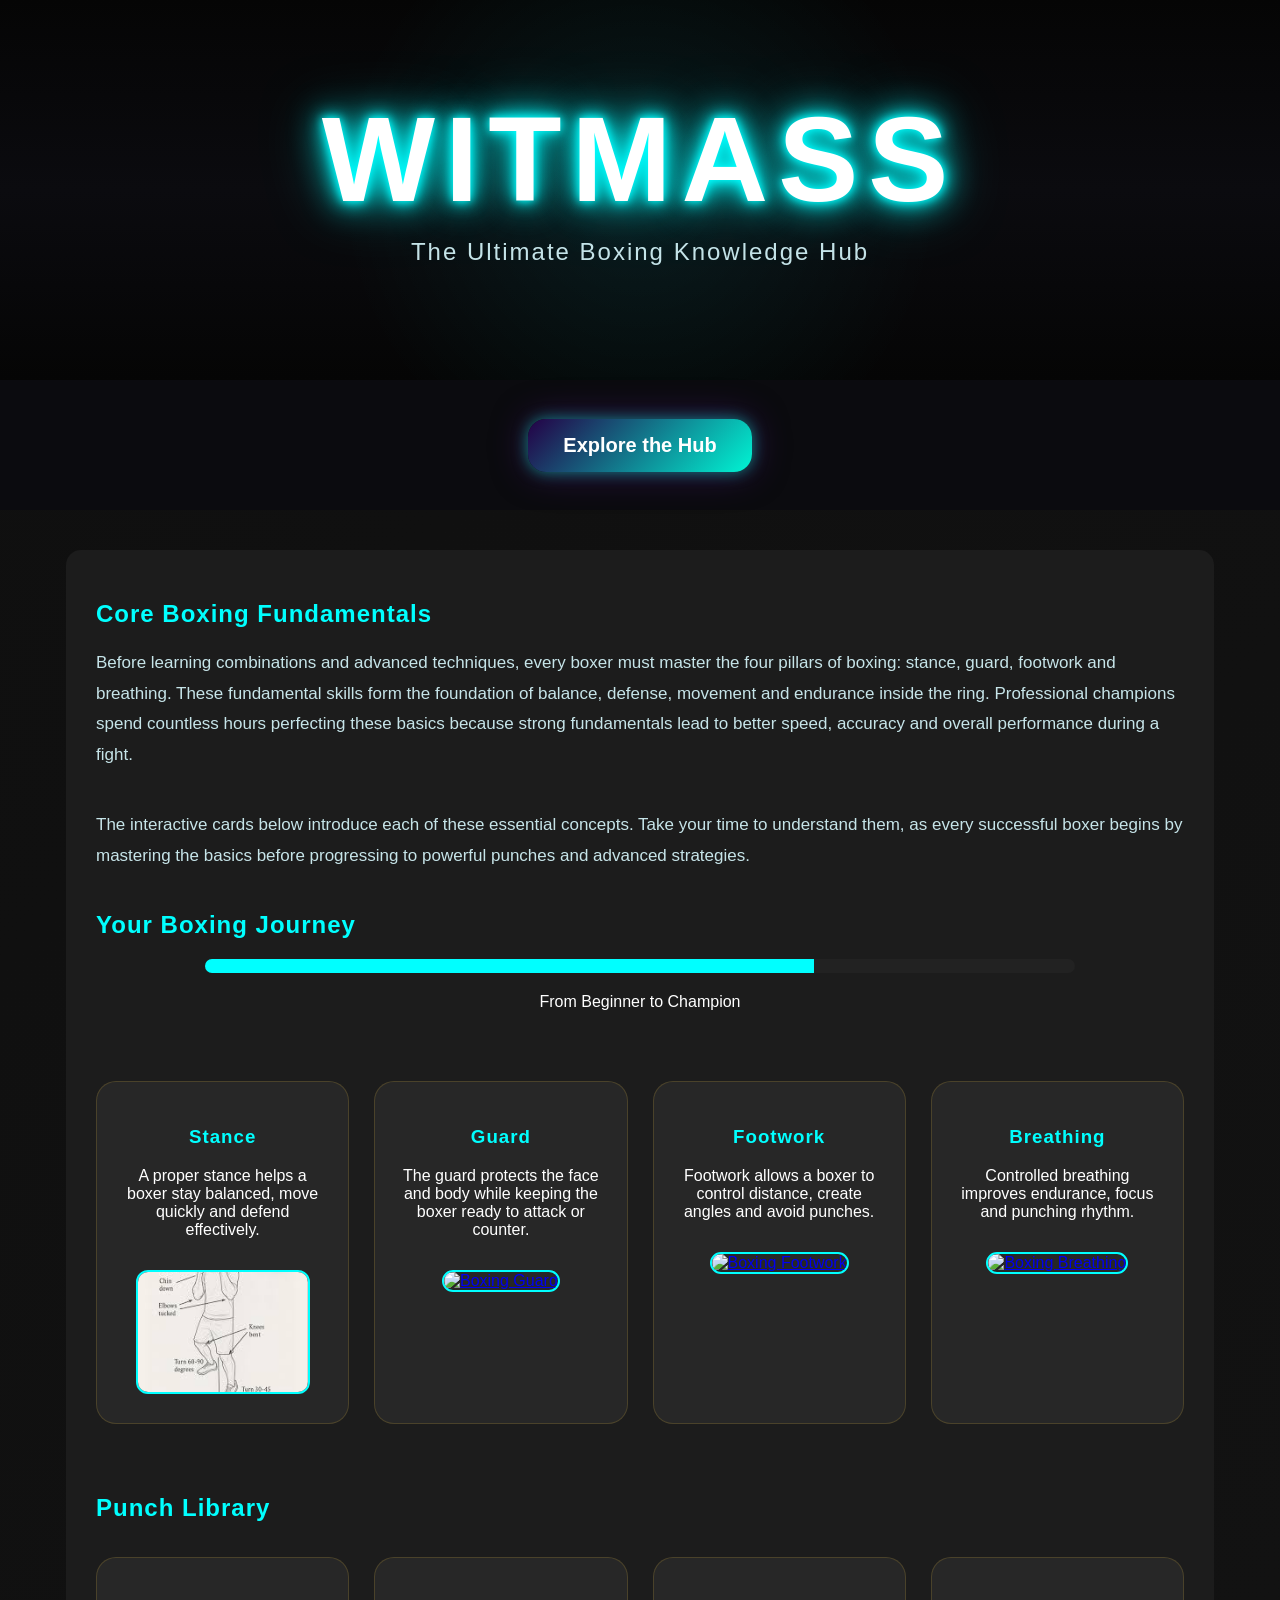
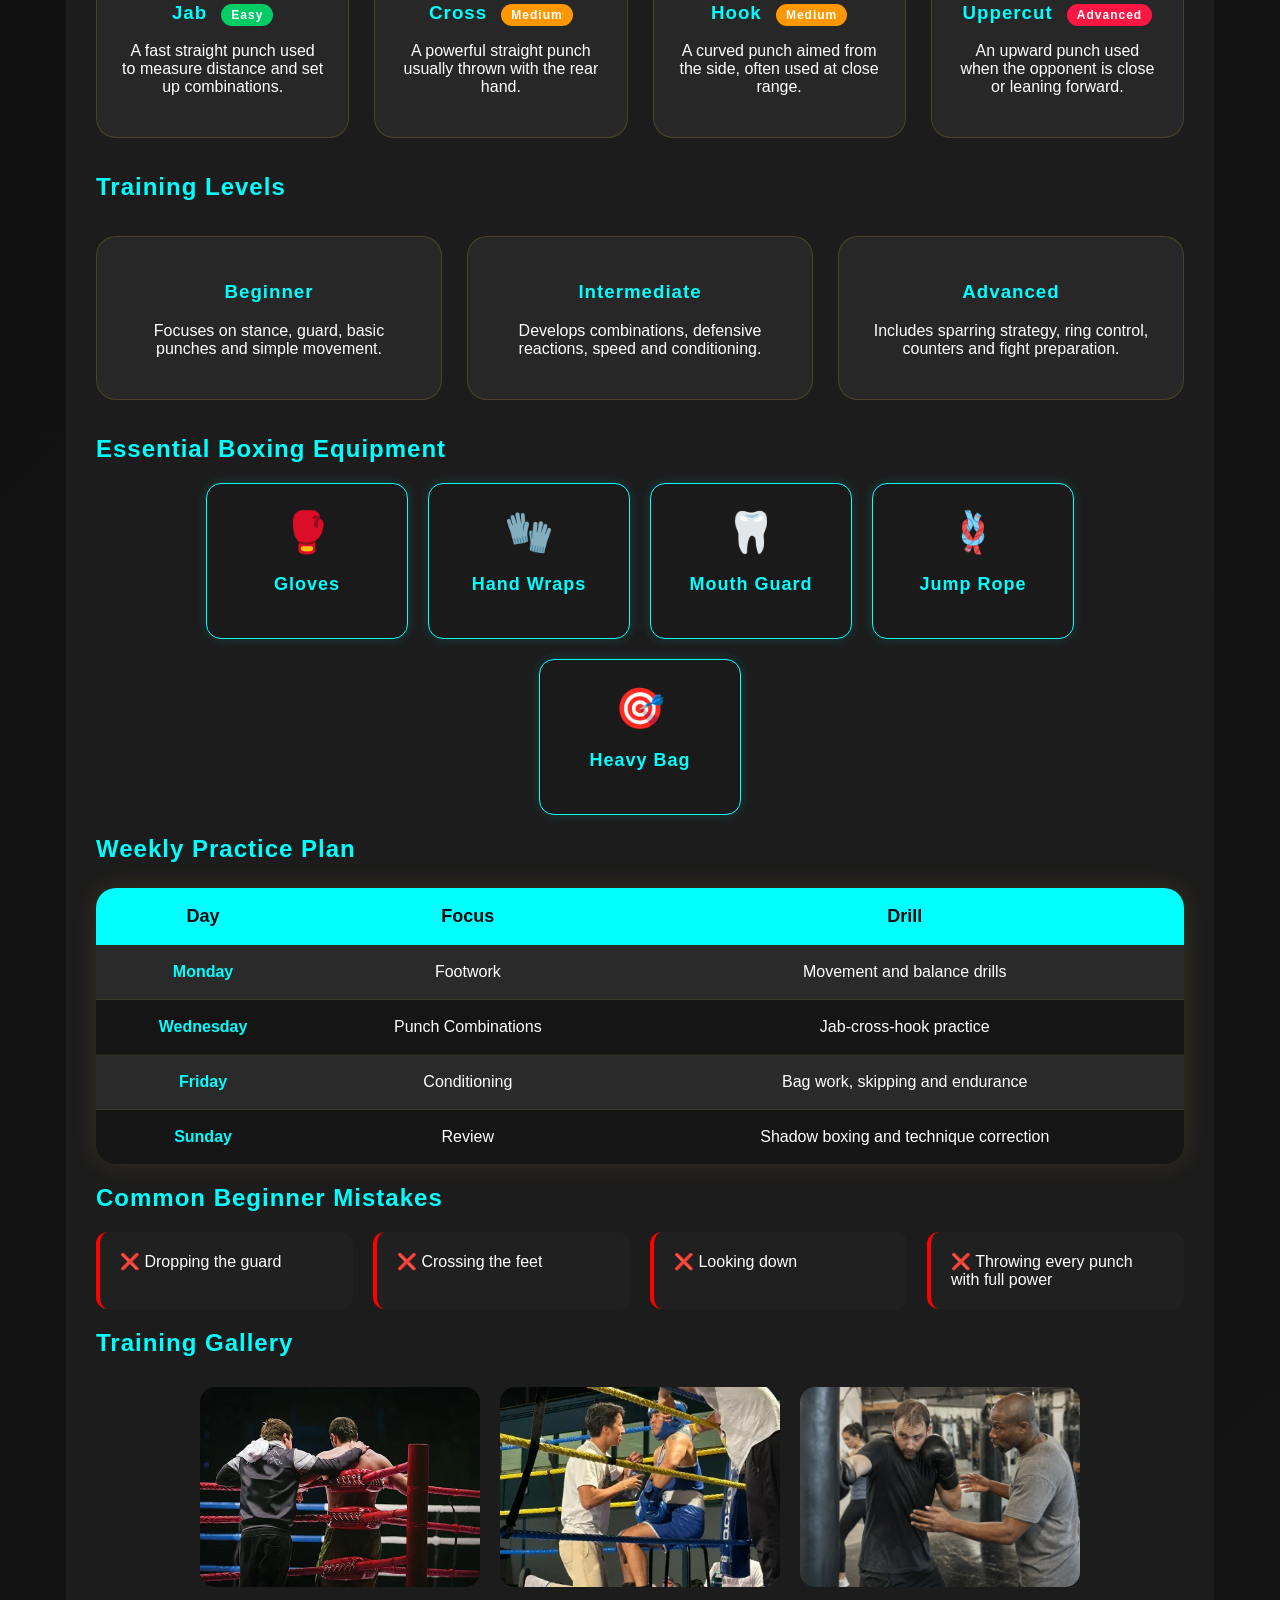
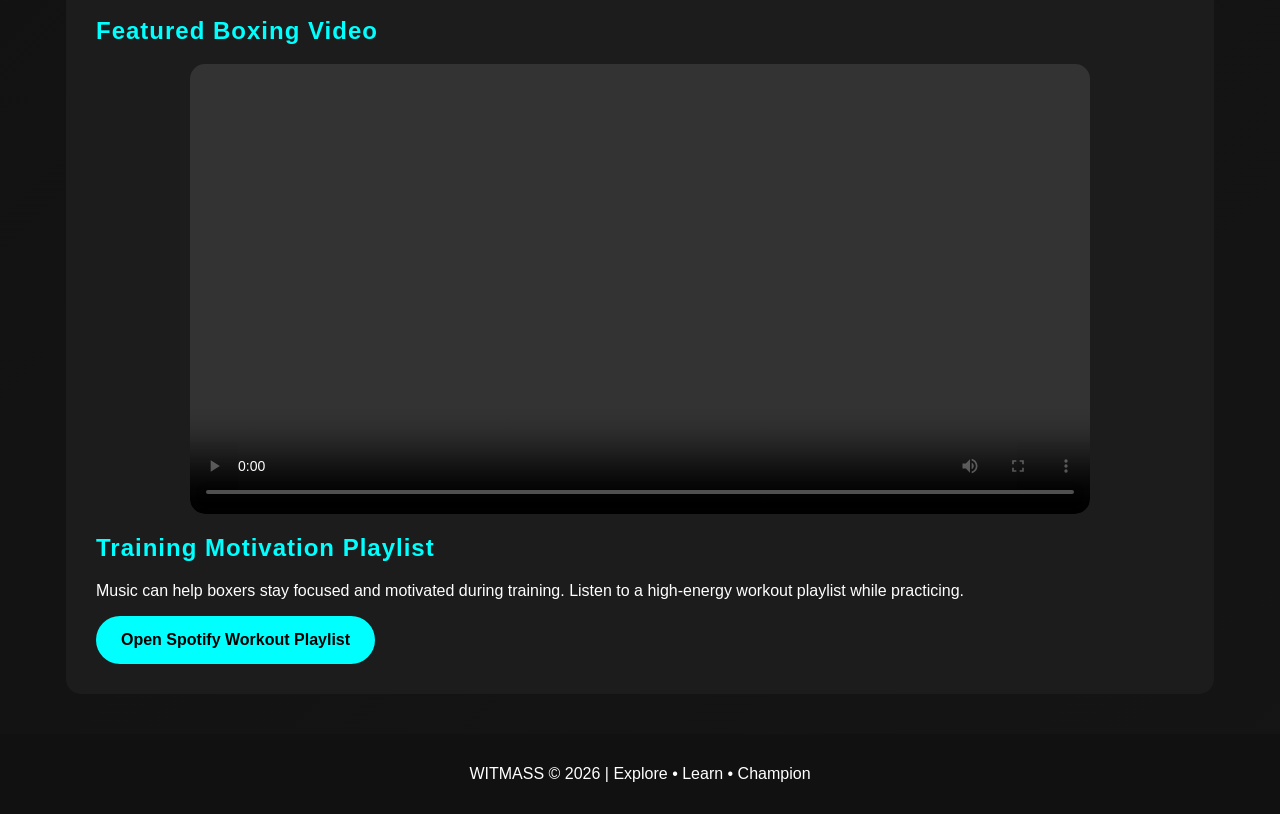
==== Boxing 101.html @ 7489a046 "Add files via upload" ====
<!DOCTYPE html>
<html>
<head>
<title>Learn Boxing</title>
<link rel="stylesheet" href="style.css">

<style>
h2, h3{
color:#00FFFF;
}
</style>


</head>

<body>

<header>
<div class="hero">
<h1>WITMASS</h1>
<p>The Ultimate Boxing Knowledge Hub</p>
</div>
</header>

<nav class="hub-nav">

<div class="hub-title">
Explore the Hub
</div>

<div class="hub-links">
<a href="index.html">Home</a>
<a href="Boxing 101.html">Boxing 101</a>
<a href="History.html">History</a>
<a href="Champions.html">Champions</a>
<a href="Quiz.html">Quiz</a>
<a href="Community.html">Community</a>
</div>

</nav>

<section>

<h2>Core Boxing Fundamentals</h2>

<p class="journey-text">

Before learning combinations and advanced techniques, every boxer must master
the four pillars of boxing: stance, guard, footwork and breathing. These
fundamental skills form the foundation of balance, defense, movement and
endurance inside the ring. Professional champions spend countless hours
perfecting these basics because strong fundamentals lead to better speed,
accuracy and overall performance during a fight.

</p>

<p class="journey-text">

The interactive cards below introduce each of these essential concepts. Take
your time to understand them, as every successful boxer begins by mastering the
basics before progressing to powerful punches and advanced strategies.

</p>

<h2>Your Boxing Journey</h2>

<div class="progress-bar">
<div class="progress-fill"></div>
</div>

<p style="text-align:center;">
From Beginner to Champion
</p>


<div class="learn-grid">
<div class="learn-grid">

<div class="learn-card">
<h3>Stance</h3>

<p>
A proper stance helps a boxer stay balanced, move quickly and defend effectively.
</p>

<a href="images/stance.jpeg" target="_blank">
<img src="images/stance.jpeg" alt="Boxing Stance">
</a>

</div>

<div class="learn-card">
<h3>Guard</h3>

<p>
The guard protects the face and body while keeping the boxer ready to attack or counter.
</p>

<a href="images/guard.jpeg" target="_blank">
<img src="images/guard.jpeg" alt="Boxing Guard">
</a>

</div>

<div class="learn-card">
<h3>Footwork</h3>

<p>
Footwork allows a boxer to control distance, create angles and avoid punches.
</p>

<a href="images/footwork.jpg" target="_blank">
<img src="images/footwork.jpg" alt="Boxing Footwork">
</a>

</div>

<div class="learn-card">
<h3>Breathing</h3>

<p>
Controlled breathing improves endurance, focus and punching rhythm.
</p>

<a href="images/breathing.jpeg" target="_blank">
<img src="images/breathing.jpeg" alt="Boxing Breathing">
</a>

</div>

</div>
</div>

<h2>Punch Library</h2>

<div class="punch-grid">

<div class="punch-card">
<h3>Jab <span class="easy">Easy</span></h3>
<p>A fast straight punch used to measure distance and set up combinations.</p>
</div>

<div class="punch-card">
<h3>Cross <span class="medium">Medium</span></h3>
<p>A powerful straight punch usually thrown with the rear hand.</p>
</div>

<div class="punch-card">
<h3>Hook <span class="medium">Medium</span></h3>
<p>A curved punch aimed from the side, often used at close range.</p>
</div>

<div class="punch-card">
<h3>Uppercut <span class="hard">Advanced</span></h3>
<p>An upward punch used when the opponent is close or leaning forward.</p>
</div>

</div>

<h2>Training Levels</h2>

<div class="level-grid">

<div class="level-card">
<h3>Beginner</h3>
<p>Focuses on stance, guard, basic punches and simple movement.</p>
</div>

<div class="level-card">
<h3>Intermediate</h3>
<p>Develops combinations, defensive reactions, speed and conditioning.</p>
</div>

<div class="level-card">
<h3>Advanced</h3>
<p>Includes sparring strategy, ring control, counters and fight preparation.</p>
</div>

</div>

<h2>Essential Boxing Equipment</h2>

<div class="equipment-grid">

<div class="equipment-card">
🥊
<h3>Gloves</h3>
</div>

<div class="equipment-card">
🧤
<h3>Hand Wraps</h3>
</div>

<div class="equipment-card">
🦷
<h3>Mouth Guard</h3>
</div>

<div class="equipment-card">
🪢
<h3>Jump Rope</h3>
</div>

<div class="equipment-card">
🎯
<h3>Heavy Bag</h3>
</div>

</div>

<h2>Weekly Practice Plan</h2>

<table class="champion-table">
<tr>
<th>Day</th>
<th>Focus</th>
<th>Drill</th>
</tr>

<tr>
<td>Monday</td>
<td>Footwork</td>
<td>Movement and balance drills</td>
</tr>

<tr>
<td>Wednesday</td>
<td>Punch Combinations</td>
<td>Jab-cross-hook practice</td>
</tr>

<tr>
<td>Friday</td>
<td>Conditioning</td>
<td>Bag work, skipping and endurance</td>
</tr>

<tr>
<td>Sunday</td>
<td>Review</td>
<td>Shadow boxing and technique correction</td>
</tr>
</table>

<h2>Common Beginner Mistakes</h2>

<div class="mistake-grid">

<div class="mistake-card">
❌ Dropping the guard
</div>

<div class="mistake-card">
❌ Crossing the feet
</div>

<div class="mistake-card">
❌ Looking down
</div>

<div class="mistake-card">
❌ Throwing every punch with full power
</div>

</div>

<h2>Training Gallery</h2>

<div class="training-gallery">
<img src="images/box2.webp" alt="Boxing Training">
<img src="images/training.webp" alt="Boxing Training">
<img src="images/training2.webp" alt="Boxing Training">
</div>

<h2>Featured Boxing Video</h2>

<video class="featured-video" controls>
<source src="videos/training.mp4" type="video/mp4">
</video>

<h2>Training Motivation Playlist</h2>

<p>
Music can help boxers stay focused and motivated during training. Listen to a high-energy workout playlist while practicing.
</p>

<a class="spotify" 
href="https://open.spotify.com/playlist/2UeVmGHuGj51atSgzuMXyf?si=lrXc-68HQ5yTqLmT5jAf7A"
target="_blank">
Open Spotify Workout Playlist
</a>

</section>

<footer>
<p>WITMASS © 2026 | Explore • Learn • Champion</p>
</footer>

</body>
</html>
---- style.css ----
body{
    font-family: 'Segoe UI', sans-serif;
    margin:0;
    padding:0;
    background:#0f0f0f;
    color:white;
}

body{
background:
linear-gradient(
135deg,
#0f0f0f,
#1a1a1a,
#0f0f0f
);

background-size:400% 400%;

animation:bgmove 12s ease infinite;
}

@keyframes bgmove{
0%{background-position:0% 50%;}
50%{background-position:100% 50%;}
100%{background-position:0% 50%;}
}

body{
cursor:url("images/Boxing-Glove.png") 16 16, auto;}


header{

height:380px;

display:flex;
justify-content:center;
align-items:center;

background:
radial-gradient(
circle at center,
rgba(0,255,255,0.08),
transparent 45%
),
linear-gradient(
180deg,
#050505,
#0B0B0F,
#050505
);

overflow:hidden;

position:relative;

}

@keyframes headerGlow{

0%{
background-position:center;
filter:brightness(1);
}

50%{
filter:brightness(1.15);
}

100%{
filter:brightness(1);
}

}


.hero{

display:flex;
flex-direction:column;
justify-content:center;
align-items:center;

text-align:center;

animation:floatHero 4s ease-in-out infinite;

}

.hero h1{

font-size:120px;

font-weight:900;

letter-spacing:10px;

color:white;

text-shadow:
0 0 8px #00FFFF,
0 0 18px #00FFFF,
0 0 35px #00FFFF,
0 0 60px rgba(0,255,255,.5);

margin:0;

}

.hero{
text-align:center;
padding:80px 20px;
max-width:900px;
}

.hero p{

font-size:24px;

color:#d9faff;

letter-spacing:2px;

margin-top:10px;

opacity:.9;

}
.hero{
animation:floatHero 4s ease-in-out infinite;
}

@keyframes floatHero{
0%{transform:translateY(0);}
50%{transform:translateY(-10px);}
100%{transform:translateY(0);}
}

nav{
    background:#000;
    padding:20px;
}

nav a{
    color:white;
    margin:20px;
    text-decoration:none;
    font-size:18px;
}

nav a{
padding:12px 18px;
border-radius:30px;

transition:.3s;
}

nav a:hover{
background:#00FFFF;
color:black;
box-shadow:0 0 20px #00FFFF;
}

section{
    background:#1c1c1c;
    color:white;
    margin:40px auto;
    padding:30px;
    width:85%;
    border-radius:15px;
}

img{
width:30%;
height:250px;

object-fit:cover;

border-radius:15px;

transition:.3s;
}

img:hover{
transform:scale(1.05);
}

table{
width:100%;
}

th{
background:gold;
color:black;
}

tr:nth-child(even){
background:#2a2a2a;
}

footer{
    background-color:#111;
    color:white;
    text-align:center;
    padding:15px;
    margin-top:20px;
}

form{
    width:60%;
    margin:auto;
}

input, textarea, select{
    width:100%;
    padding:10px;
    margin-bottom:10px;
}

.benefits{
background:#1c1c1c;

border:2px solid #00ffff;

color:white;

max-width:1000px;

margin:20px auto;

padding:20px;

border-radius:15px;
}

blockquote{
    text-align:center;
    font-size:22px;
    font-style:italic;
    margin-top:30px;
    color:#00FFFF;
}

img{
    transition:0.3s;
}

img:hover{
    transform:scale(1.05);
}

section{
    transition:0.3s;
}

section:hover{
    transform:translateY(-3px);
}

.spotify{
display:inline-block;

background:#00FFFF;

color:black;

padding:15px 25px;

border-radius:50px;

text-decoration:none;

font-weight:bold;
}

html{
scroll-behavior:smooth;
}

.card{
background:rgba(255,255,255,0.05);

backdrop-filter:blur(10px);

border:1px solid rgba(255,255,255,0.1);

padding:25px;

border-radius:20px;

margin:25px 0;
}

.card:hover{
transform:translateY(-5px);
transition:0.3s;
}

@media(max-width:768px){
.champion-card{
flex-direction:column;
text-align:center;
display:flex;
align-items:center;
gap:30px;
background:#242424;
padding:25px;
border-radius:15px;
margin-top:20px;
}

.champion-card img{
width:300px;
height:300px;
object-fit:cover;
border-radius:15px;
}
}


.champion-card{
display:flex;
align-items:center;
gap:30px;
background:#242424;
padding:25px;
border-radius:15px;
margin-top:20px;
position:relative;
overflow:hidden;
}

.champion-card::before{
content:"";

position:absolute;

top:-100%;
left:-100%;

width:200%;
height:200%;

background:
linear-gradient(
45deg,
transparent,
rgba(255,215,0,0.15),
transparent
);
transform:rotate(45deg);
transition:1s;
}

.champion-card:hover::before{
top:100%;
left:100%;
}

.hero-btn{
display:inline-block;
margin-top:25px;

background:#00FFFF;
color:black;

padding:15px 30px;

border-radius:40px;

text-decoration:none;

font-weight:bold;

transition:0.3s;
}

.hero-btn:hover{
transform:translateY(-3px);
box-shadow:0 0 20px #00FFFF;
}

.featured-video{
width:100%;
max-width:900px;
display:block;
margin:auto;
border-radius:15px;
}

.quote-box{
background:linear-gradient(135deg,#1c1c1c,#2a2a2a);
border-left:5px solid #00FFFF;
padding:25px;
margin-top:25px;
border-radius:15px;
text-align:center;
}

.quote-box p:first-of-type{
font-size:22px;
font-style:italic;
color:#00FFFF;
}

.stats{
display:flex;
justify-content:center;
gap:20px;
flex-wrap:wrap;
}

.stat-box{
background:#1c1c1c;
padding:25px;
width:200px;
text-align:center;
border-radius:15px;
border:2px solid gold;
}

.stat-box h2{
font-size:40px;
margin:0;
}

.card,
.champion-card,
.quote-box{
animation:fadeUp 1s ease;
}

@keyframes fadeUp{
from{
opacity:0;
transform:translateY(40px);
}

to{
opacity:1;
transform:translateY(0);
}
}

.featured-champion{
background:
linear-gradient(
145deg,
#1A1028,
#151515,
#0B0B0F
);

border:2px solid #00FFFF;

padding:25px;

margin-top:25px;

border-radius:20px;

text-align:center;

box-shadow:
0 0 25px rgba(212,175,55,0.15);
}

.featured-champion h2{
color:#00FFFF;
}

.featured-champion h3{
font-size:30px;
margin-bottom:10px;
}

h1,h2,h3{
letter-spacing:1px;
}

.card,
.champion-card,
.quote-box,
.featured-champion{
border:1px solid rgba(212,175,55,0.15);
}

.card:hover,
.champion-card:hover,
.featured-champion:hover{
box-shadow:
0 0 20px rgba(0,245,212,0.55),
0 0 40px rgba(90,24,154,0.35);

transform:translateY(-8px) scale(1.02);
}


.champions-title{
font-size:40px;
color:#00FFFF;
}


.learn-intro,
.champions-intro{

display:block;

width:100%;

max-width:none;

margin:0 0 35px 0;

padding:0;

text-align:left;

line-height:1.8;

color:#cccccc;

}

.champion-grid{
display:grid;
grid-template-columns:repeat(auto-fit,minmax(220px,1fr));
gap:25px;
margin:40px 0;
}

.champion-box{
background:rgba(255,255,255,0.05);
border:1px solid rgba(212,175,55,0.2);
border-radius:20px;
padding:20px;
text-align:center;
transition:0.25s;
}

.champion-box:hover{
transform:translateY(-12px);
box-shadow:0 0 30px rgba(212,175,55,0.3);
}

.champion-box img{
width:100%;
height:250px;
object-fit:cover;
border-radius:15px;
}

.champion-box h3{
color:#00FFFF;
}

.interactive-champion{
margin-top:40px;
padding:25px;
border-radius:20px;
background:linear-gradient(145deg,#1A1028,#151515);
border:1px solid rgba(212,175,55,0.2);
text-align:center;
}

.interactive-champion button{
background:#00FFFF;
color:#0B0B0F;
border:none;
padding:12px 18px;
margin:8px;
border-radius:25px;
font-weight:bold;
cursor:pointer;
transition:0.2s;
}

.interactive-champion button:hover{
transform:scale(1.08);
box-shadow:0 0 20px rgba(0,255,255,0.5);
}

.champion-info{
margin-top:25px;
padding:20px;
border-radius:15px;
background:#1c1c1c;
border-left:5px solid #00FFFF;
}

.champion-table{
width:100%;
border-collapse:separate;
border-spacing:0;
overflow:hidden;
border-radius:20px;
margin-top:25px;
background:#151515;
box-shadow:0 0 25px rgba(212,175,55,0.15);
}

.champion-table th{
background:linear-gradient(
135deg,
#00ffff,
#00ffff
);

color:#0B0B0F;

padding:18px;

font-size:18px;
}

.champion-table td{
padding:18px;
text-align:center;
border-bottom:1px solid rgba(212,175,55,0.1);
}

.champion-table tr{
transition:0.2s;
}

.champion-table tr:hover{
background:rgba(212,175,55,0.08);
transform:scale(1.01);
}

.champion-table tr:last-child td{
border-bottom:none;
}

.champion-table td:first-child{
font-weight:bold;
color:#00FFFF;
}

.quiz-title{
text-align:center;
font-size:40px;
color:#00ffff;
}

.quiz-intro{
text-align:center;
color:#cccccc;
margin-bottom:35px;
}

.quiz-card{
background:rgba(255,255,255,0.05);
border:1px solid rgba(212,175,55,0.2);
border-radius:20px;
padding:25px;
margin:25px 0;
text-align:center;
transition:0.2s;
}

.quiz-card:hover{
transform:translateY(-8px);
box-shadow:0 0 30px rgba(212,175,55,0.25);
}

.quiz-card h3{
color:#00ffff;
}

.quiz-card button{
background:#00ffff;
color:#0B0B0F;
border:none;
padding:12px 18px;
margin:8px;
border-radius:25px;
font-weight:bold;
cursor:pointer;
transition:0.2s;
}

.quiz-card button:hover{
transform:scale(1.08);
box-shadow:0 0 20px rgba(212,175,55,0.5);
}

.quiz-result{
margin-top:30px;
padding:25px;
border-radius:20px;
background:linear-gradient(145deg,#1A1028,#151515);
border-left:5px solid #D4AF37;
text-align:center;
}


.score-board{
text-align:center;
background:linear-gradient(145deg,#1A1028,#151515);
border:1px solid rgba(212,175,55,0.3);
border-radius:20px;
padding:20px;
margin-bottom:30px;
box-shadow:0 0 25px rgba(212,175,55,0.15);
}

.score-board h2{
color:#00ffff;
}

.answer-text{
font-weight:bold;
font-size:20px;
color:#00FFFF;
}

.correct-btn{
background:#1f8f45 !important;
color:white !important;
}

.wrong-btn{
background:#9b1c1c !important;
color:white !important;
}

.floating-score{
position:sticky;
top:20px;

margin:20px 0 20px auto;
width:fit-content;

background:linear-gradient(145deg,#1A1028,#151515);
border:2px solid #D4AF37;
padding:15px 20px;
border-radius:15px;

font-weight:bold;
font-size:20px;
color:#00FFFF;

box-shadow:0 0 20px rgba(0,255,255,0.3);

z-index:100;
}

.rank-box{
margin-top:40px;
text-align:center;

background:linear-gradient(145deg,#1A1028,#151515);

border:1px solid rgba(212,175,55,0.3);

padding:25px;

border-radius:20px;
}

.community-title{
text-align:center;
font-size:40px;
color:#00ffff;
}

.community-intro{
text-align:center;
max-width:800px;
margin:0 auto 35px auto;
color:#cccccc;
}

.community-grid{
display:grid;
grid-template-columns:repeat(auto-fit,minmax(280px,1fr));
gap:25px;
margin:35px 0;
}

.community-card,
.community-form,
.community-contact{
background:rgba(255,255,255,0.05);
border:1px solid rgba(0,255,255,0.2);
border-radius:20px;
padding:25px;
transition:0.25s;
}

.community-card:hover,
.community-form:hover,
.community-contact:hover{
transform:translateY(-8px);
box-shadow:0 0 30px rgba(0,255,255,0.25);
}

.community-card h3,
.community-form h2,
.community-contact h2{
color:#00ffff;
}

.community-form form{
width:80%;
}

.community-form input,
.community-form textarea,
.community-form select{
background:#111;
color:white;
border:1px solid rgba(212,175,55,0.3);
border-radius:10px;
}

.community-form input[type="submit"]{
background:#00ffff;
color:#0B0B0F;
font-weight:bold;
cursor:pointer;
transition:0.2s;
}

.community-form input[type="submit"]:hover{
transform:scale(1.03);
box-shadow:0 0 20px rgba(0,255,255,0.4);
}

.learn-title{
font-size:40px;
color:#00ffff;
}

.learn-intro,
.champions-intro{

display:block;

width:100%;

max-width:none;

margin:0 0 35px 0;

padding:0;

text-align:left;

line-height:1.8;

color:#cccccc;

}

.learn-grid,
.punch-grid,
.level-grid{
display:grid;
grid-template-columns:repeat(auto-fit,minmax(220px,1fr));
gap:25px;
margin:35px 0;
}

.learn-card,
.punch-card,
.level-card{
background:rgba(255,255,255,0.05);
border:1px solid rgba(212,175,55,0.2);
border-radius:20px;
padding:25px;
text-align:center;
transition:0.25s;
}

.learn-card:hover,
.punch-card:hover,
.level-card:hover{
transform:translateY(-10px);
box-shadow:0 0 30px rgba(212,175,55,0.25);
}

.learn-card h3,
.punch-card h3,
.level-card h3{
color:#00ffff;
}

.training-gallery{
display:flex;
justify-content:center;
gap:20px;
flex-wrap:wrap;
margin:30px 0;
}

.training-gallery img{
width:280px;
height:200px;
object-fit:cover;
border-radius:15px;
}

.featured-fact{
background:linear-gradient(145deg,#1A1028,#151515);
border:1px solid rgba(212,175,55,0.3);
border-left:5px solid #D4AF37;
padding:25px;
border-radius:20px;
margin-top:30px;
text-align:center;
box-shadow:0 0 25px rgba(212,175,55,0.15);
}

.featured-fact h2{
color:#00FFFF;
}

.home-navigation-cards{
display:grid;
grid-template-columns:repeat(auto-fit,minmax(220px,1fr));
gap:25px;
margin:35px 0;
}

.home-nav-card{
background:rgba(255,255,255,0.05);
border:1px solid rgba(212,175,55,0.2);
border-radius:20px;
padding:25px;
text-align:center;
transition:0.25s;
}

.home-nav-card:hover{
transform:translateY(-10px);
box-shadow:0 0 30px rgba(212,175,55,0.25);
}

.home-nav-card h3{
color:#D4AF37;
}

.home-nav-card a{
display:inline-block;
margin-top:10px;
background:#D4AF37;
color:#0B0B0F;
padding:10px 18px;
border-radius:25px;
text-decoration:none;
font-weight:bold;
}

.fact-button{
position:sticky;
bottom:20px;
margin:30px 0 20px auto;
display:block;

background:#00F5D4;
color:#0B0B0F;
border:none;
padding:15px 20px;
border-radius:30px;
font-weight:bold;
cursor:pointer;

box-shadow:0 0 25px rgba(0,245,212,0.5);
}

.fact-popup{
display:none;
margin:20px 0 20px auto;
width:300px;

background:linear-gradient(145deg,#240046,#10002B);
border:2px solid #00F5D4;
border-radius:20px;
padding:20px;
color:white;

box-shadow:0 0 30px rgba(0,245,212,0.4);
}

.fact-popup{
display:none;
margin:20px 0 20px auto;
width:300px;

background:linear-gradient(145deg,#240046,#10002B);
border:2px solid #fff202;
border-radius:20px;
padding:20px;
color:white;

box-shadow:0 0 30px rgba(0,245,212,0.4);
}



.fact-popup h3{
color:#00FFFF;
}

.fact-popup button{
background:#00FFFF;
color:#0B0B0F;
border:none;
padding:10px 15px;
border-radius:20px;
font-weight:bold;
cursor:pointer;
}

.corner-title{
text-align:center;
margin:50px 0 25px;
font-size:38px;
}

.home-navigation-cards{
display:grid;
grid-template-columns:repeat(auto-fit,minmax(220px,1fr));
gap:25px;
margin-bottom:40px;
}

.home-nav-card{
background:linear-gradient(
145deg,
#240046,
#151515
);

padding:25px;
border-radius:20px;

border:2px solid rgba(0,245,212,0.2);

text-align:center;

transition:0.3s;
}

.home-nav-card:hover{
transform:translateY(-10px);
box-shadow:
0 0 30px rgba(0,245,212,0.35);
}

.home-nav-card h3{
color:#00F5D4;
}

.home-nav-card a{
display:inline-block;
margin-top:15px;

background:#00F5D4;
color:black;

padding:10px 20px;

border-radius:25px;

text-decoration:none;

font-weight:bold;
}

.menu-button{

background:#240046;

color:white;

padding:18px;

font-size:22px;

font-weight:bold;

cursor:pointer;

text-align:center;

transition:0.3s;
}

.menu-button:hover{

background:#00F5D4;

color:black;
}

#navbar{

display:none;

flex-direction:column;

background:#111;

animation:fadeMenu .4s;
}

#navbar a{

padding:18px;

border-bottom:1px solid rgba(255,255,255,0.1);

text-decoration:none;

color:white;

transition:0.3s;
}

#navbar a:hover{

background:#00F5D4;

color:black;
}

@keyframes fadeMenu{

from{
opacity:0;
transform:translateY(-20px);
}

to{
opacity:1;
transform:translateY(0);
}
}

.library-menu{
background:#0B0B0F;
text-align:center;
padding:15px;
position:relative;
}

.library-title{
display:inline-block;
background:linear-gradient(135deg,#240046,#00F5D4);
color:white;
padding:14px 28px;
border-radius:30px;
font-weight:bold;
cursor:pointer;
box-shadow:0 0 20px rgba(0,245,212,0.35);
}

.library-links{
display:flex;
justify-content:center;
gap:15px;
flex-wrap:wrap;

max-height:0;
overflow:hidden;
opacity:0;

transition:0.5s ease;
margin-top:0;
}

.library-menu:hover .library-links{
max-height:300px;
opacity:1;
margin-top:20px;
}

.library-links a{
background:rgba(255,255,255,0.06);
border:1px solid rgba(0,245,212,0.3);
color:white;
text-decoration:none;
padding:12px 18px;
border-radius:25px;

transform:translateY(-20px);
opacity:0;

transition:0.4s ease;
}

.library-menu:hover .library-links a{
transform:translateY(0);
opacity:1;
}

.library-menu:hover .library-links a:nth-child(1){transition-delay:0.05s;}
.library-menu:hover .library-links a:nth-child(2){transition-delay:0.12s;}
.library-menu:hover .library-links a:nth-child(3){transition-delay:0.19s;}
.library-menu:hover .library-links a:nth-child(4){transition-delay:0.26s;}
.library-menu:hover .library-links a:nth-child(5){transition-delay:0.33s;}
.library-menu:hover .library-links a:nth-child(6){transition-delay:0.40s;}

.library-links a:hover{
background:#00F5D4;
color:#0B0B0F;
box-shadow:0 0 20px rgba(0,245,212,0.6);
transform:translateY(-5px);
}


.hub-nav{
position:relative;
height:90px;
background:#0B0B0F;
display:flex;
justify-content:center;
align-items:center;
overflow:visible;
}

.hub-title{
position:absolute;
background:linear-gradient(135deg,#240046,#00F5D4);
color:white;
padding:15px 35px;
border-radius:40px;
font-weight:bold;
font-size:20px;
cursor:pointer;
box-shadow:
0 0 15px rgba(0,245,212,0.5),
0 0 35px rgba(90,24,154,0.5);

transition:0.4s ease;
}

.hub-title{
position:absolute;
background:linear-gradient(135deg,#240046,#00F5D4);
color:white;
padding:15px 35px;
border-radius:18px;
font-weight:bold;
font-size:20px;
cursor:pointer;

box-shadow:
0 0 15px rgba(0,245,212,0.5),
0 0 35px rgba(90,24,154,0.5);

transition:
opacity 0.7s ease,
transform 0.7s ease,
filter 0.7s ease;
}

.hub-nav:hover .hub-title{
opacity:0.25;
transform:translateY(-18px) scale(0.95);
filter:blur(1px);
}

.hub-links{
position:absolute;
display:flex;
justify-content:center;
align-items:center;
gap:15px;
flex-wrap:wrap;

opacity:0;
pointer-events:none;
}

.hub-nav:hover .hub-links{
opacity:1;
pointer-events:auto;
}

.hub-links a{
background:rgba(255,255,255,0.06);
border:1px solid rgba(0,245,212,0.5);
color:white;
text-decoration:none;
padding:13px 22px;
border-radius:12px;
font-weight:bold;

box-shadow:
0 0 12px rgba(0,245,212,0.35),
0 0 25px rgba(90,24,154,0.35);

opacity:0;
transform:translateY(18px) scale(0.7);
filter:blur(4px);

transition:
opacity 0.45s ease,
transform 0.45s ease,
filter 0.45s ease,
box-shadow 0.3s ease;
}

.hub-nav:hover .hub-links a{
opacity:1;
transform:translateY(0) scale(1);
filter:blur(0);
}

.hub-nav:hover .hub-links a:nth-child(1){transition-delay:0.05s;}
.hub-nav:hover .hub-links a:nth-child(2){transition-delay:0.10s;}
.hub-nav:hover .hub-links a:nth-child(3){transition-delay:0.15s;}
.hub-nav:hover .hub-links a:nth-child(4){transition-delay:0.20s;}
.hub-nav:hover .hub-links a:nth-child(5){transition-delay:0.25s;}
.hub-nav:hover .hub-links a:nth-child(6){transition-delay:0.30s;}

.hub-links a:hover{
background:#00F5D4;
color:#0B0B0F;

box-shadow:
0 0 15px rgba(0,245,212,0.9),
0 0 35px rgba(0,245,212,0.7),
0 0 60px rgba(90,24,154,0.7);

transform:translateY(-6px) scale(1.08);
}

.dashboard-section{
text-align:center;
margin:40px 0;
}

.dashboard-section h2{
color:#00F5D4;
font-size:36px;
margin-bottom:25px;
}

.stat-box{
transition:0.25s ease;
}

.stat-box:hover{
transform:translateY(-12px) scale(1.06);
box-shadow:
0 0 25px rgba(0,245,212,0.45),
0 0 45px rgba(90,24,154,0.35);
border-color:#00F5D4;
}


@keyframes dotGlow{

0%{
box-shadow:
0 0 8px #00F5D4,
0 0 16px rgba(123,44,191,0.2);
}

50%{
box-shadow:
0 0 18px #00F5D4,
0 0 35px rgba(123,44,191,0.5);
}

100%{
box-shadow:
0 0 8px #00F5D4,
0 0 16px rgba(123,44,191,0.2);
}

}

.timeline-title{
text-align:center;
margin-bottom:50px;
color:#00F5FF;
}

.timeline{
position:relative;
max-width:900px;
margin:auto;
}

.timeline::before{
content:"";
position:absolute;
left:50%;
top:0;
width:4px;
height:100%;
background:#00F5FF;
transform:translateX(-50%);
box-shadow:0 0 15px #00F5FF;
}

.timeline-item{
position:relative;
margin:80px 0;
}

.timeline-dot{
position:absolute;
left:50%;
top:50%;
transform:translate(-50%,-50%);
width:22px;
height:22px;
background:#00FFFF;
border-radius:50%;
box-shadow:0 0 20px #00FFFF;
z-index:5;
transition:.2s;
}

.timeline-item.active .timeline-dot{

animation:pulseDot 2s infinite;

box-shadow:
0 0 10px #00FFFF,
0 0 20px #00FFFF,
0 0 40px #00FFFF;

transform:
translate(-50%,-50%)
scale(1.25);

}

@keyframes pulseDot{
0%{
box-shadow:0 0 0 0 rgba(0,245,255,0.7);
}

70%{
box-shadow:0 0 0 18px rgba(0,245,255,0);
}

100%{
box-shadow:0 0 0 0 rgba(0,245,255,0);
}
}

.timeline-card{
width:40%;
padding:25px;
background:linear-gradient(145deg,#111,#1a1a1a);
border:1px solid rgba(0,245,255,0.3);
border-radius:20px;
opacity:0.8;
transition:0.4s;
}

.timeline-item:nth-child(odd) .timeline-card{
margin-left:auto;
}

.timeline-card{
opacity:.65;
transform:translateY(0px);
transition:.5s;
}

.timeline-card.active{

opacity:1;

transform:
translateY(-15px)
scale(1.05);

box-shadow:
0 0 15px #00FFFF,
0 0 30px rgba(0,255,255,.5);

border:1px solid #00FFFF;
}

.timeline-card h3{
color:#00F5FF;
}

.timeline-card p{
color:#ddd;
}

@media(max-width:768px){

.timeline::before{
left:20px;
}

.timeline-dot{
left:20px;
}

.timeline-card{
width:auto;
margin-left:60px !important;
}

}

/* 101 Styles */

.easy,
.medium,
.hard{
padding:4px 10px;
border-radius:20px;
font-size:12px;
margin-left:8px;
color:white;
}

.easy{
background:#00cc66;
}

.medium{
background:#ff9800;
}

.hard{
background:#ff1744;
}

.progress-bar{
height:14px;
background:#222;
border-radius:30px;
overflow:hidden;
margin:20px auto;
width:80%;
}

.progress-fill{
height:100%;
width:70%;
background:linear-gradient(90deg,cyan,#00ffff,cyan);
animation:progressMove 2s infinite alternate;
}

@keyframes progressMove{
from{
width:68%;
}

to{
width:74%;
}
}

.equipment-grid{
display:flex;
justify-content:center;
gap:20px;
flex-wrap:wrap;
margin-top:20px;
}

.equipment-card{
background:#1a1a1a;
padding:25px;
width:150px;
text-align:center;
border-radius:15px;
border:1px solid #00FFFF;
box-shadow:0 0 12px rgba(0,255,255,.15);
transition:.3s;
font-size:40px;
}

.equipment-card h3{
font-size:18px;
}

.equipment-card:hover{
transform:translateY(-6px);
box-shadow:0 0 20px cyan;
}

.mistake-grid{
display:grid;
grid-template-columns:repeat(auto-fit,minmax(220px,1fr));
gap:20px;
margin-top:20px;
}

.mistake-card{
background:#202020;
padding:20px;
border-left:4px solid red;
border-radius:12px;
transition:.3s;
}

.mistake-card:hover{
transform:translateY(-5px);
box-shadow:0 0 15px red;
}

.journey-text{

text-align:left;

max-width:none;

width:100%;

margin:20px 0 40px 0;

font-size:17px;

line-height:1.8;

color:#d9faff;

opacity:.9;

}

.tutorial-card{
position:relative;
overflow:hidden;
}

.tutorial-card img{
width:100%;
height:180px;
object-fit:cover;
border-radius:12px;
margin-top:15px;

opacity:0;
max-height:0;
transition:0.4s;
}

.tutorial-card:hover img{
opacity:1;
max-height:180px;
}

.learn-card img{

width:170px;

height:120px;

object-fit:cover;

border-radius:12px;

margin-top:15px;

border:2px solid #00FFFF;

cursor:pointer;

transition:.3s;

}

.learn-card img:hover{

transform:scale(1.05);

box-shadow:
0 0 15px #00FFFF;

}

.database-container{

max-height:500px;

overflow-y:auto;

margin-top:20px;

border:2px solid #00FFFF;

border-radius:15px;

box-shadow:0 0 15px rgba(0,255,255,0.2);

}

.database-container::-webkit-scrollbar{

width:10px;

}

.database-container::-webkit-scrollbar-thumb{

background:#00FFFF;

border-radius:10px;

}

.database-container::-webkit-scrollbar-track{

background:#111;

}


.result-popup{

display:none;

position:fixed;

top:0;
left:0;

width:100%;
height:100%;

background:rgba(0,0,0,0.8);

z-index:9999;

justify-content:center;
align-items:center;

}

.result-content{

background:linear-gradient(145deg,#240046,#111);

border:2px solid #00FFFF;

padding:40px;

border-radius:20px;

text-align:center;

width:450px;

box-shadow:
0 0 30px cyan,
0 0 60px rgba(0,255,255,.4);

animation:popup .4s;

}

.result-content h2{

color:#00FFFF;

font-size:35px;

}

.result-content p{

font-size:24px;

margin:25px 0;

}

.result-content button{

background:#00FFFF;

color:black;

border:none;

padding:12px 25px;

border-radius:25px;

font-weight:bold;

cursor:pointer;

}

@keyframes popup{

from{
transform:scale(.7);
opacity:0;
}

to{
transform:scale(1);
opacity:1;
}

}

@keyframes floatHero{

0%{
transform:translateY(0px);
}

50%{
transform:translateY(-8px);
}

100%{
transform:translateY(0px);
}

}

.quiz-hero-card{
background:linear-gradient(145deg,#111,#1A1028);
border:1px solid rgba(0,255,255,0.25);
border-radius:20px;
padding:30px;
margin-bottom:30px;
text-align:left;
box-shadow:0 0 25px rgba(0,255,255,0.12);
}

.quiz-title{
text-align:left;
margin-top:0;
}

.quiz-intro{
text-align:left;
line-height:1.8;
max-width:900px;
margin:0;
}

.quiz-status{
display:flex;
justify-content:space-between;
align-items:center;
gap:25px;
flex-wrap:wrap;
margin-bottom:35px;
}

.quiz-progress-box{
flex:1;
min-width:260px;
}

.quiz-progress-box h3{
margin-bottom:10px;
}

.floating-score{
position:static;
margin:0;
}

.community-contact{

margin-top:35px;

background:rgba(255,255,255,0.05);

border:1px solid rgba(0,255,255,0.2);

border-radius:20px;

padding:25px;

}
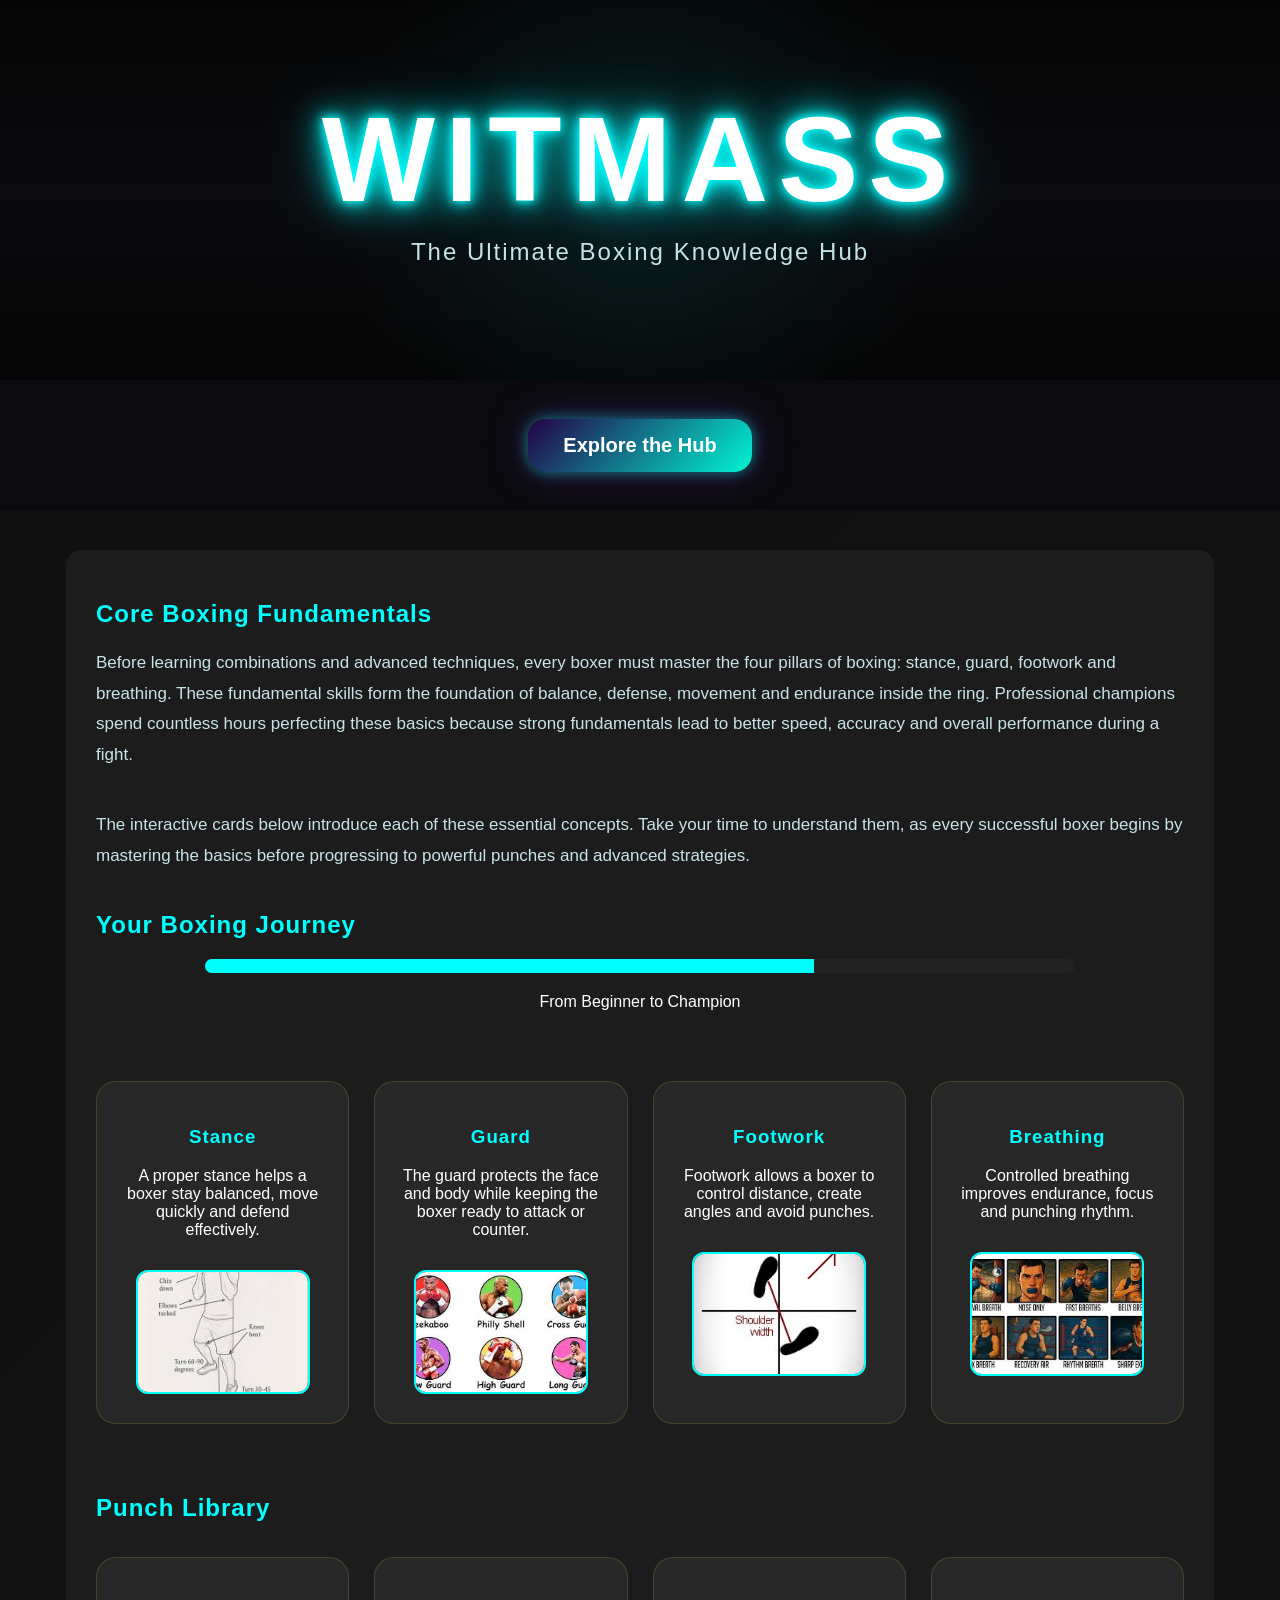
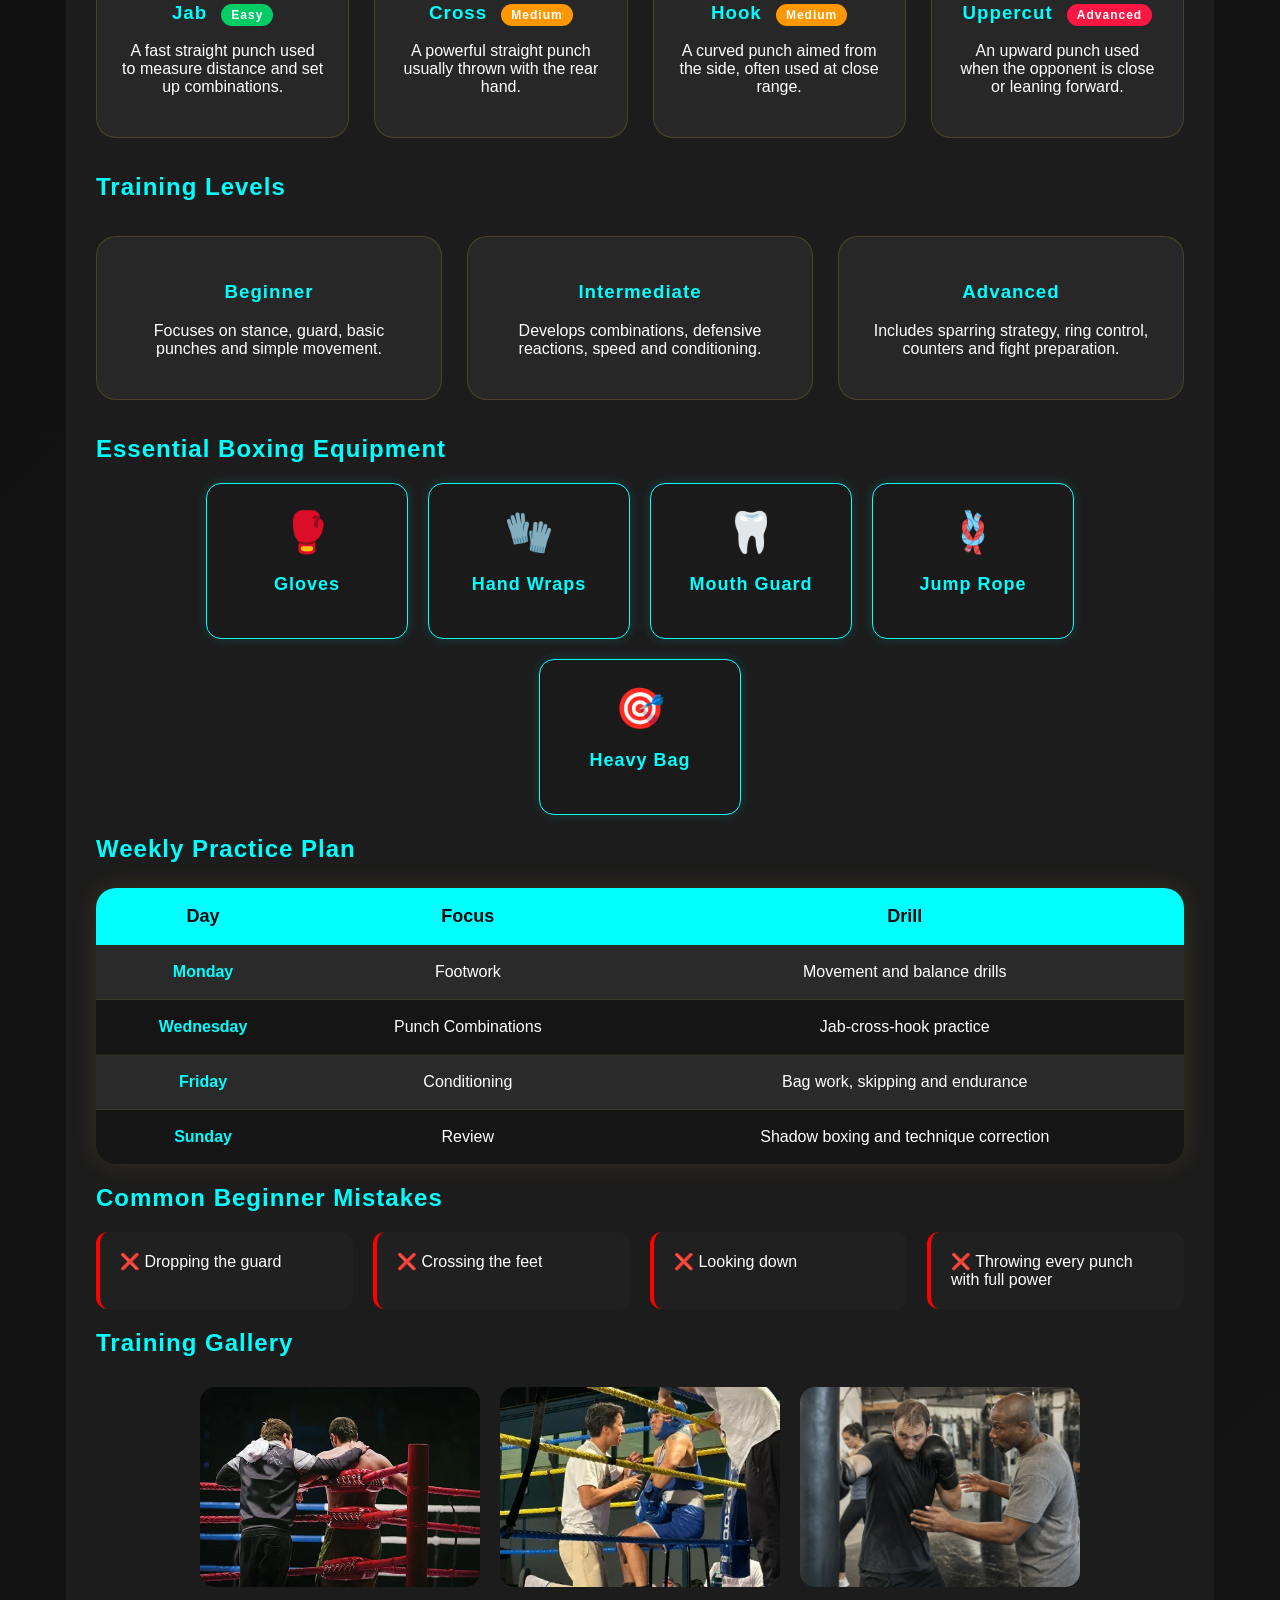
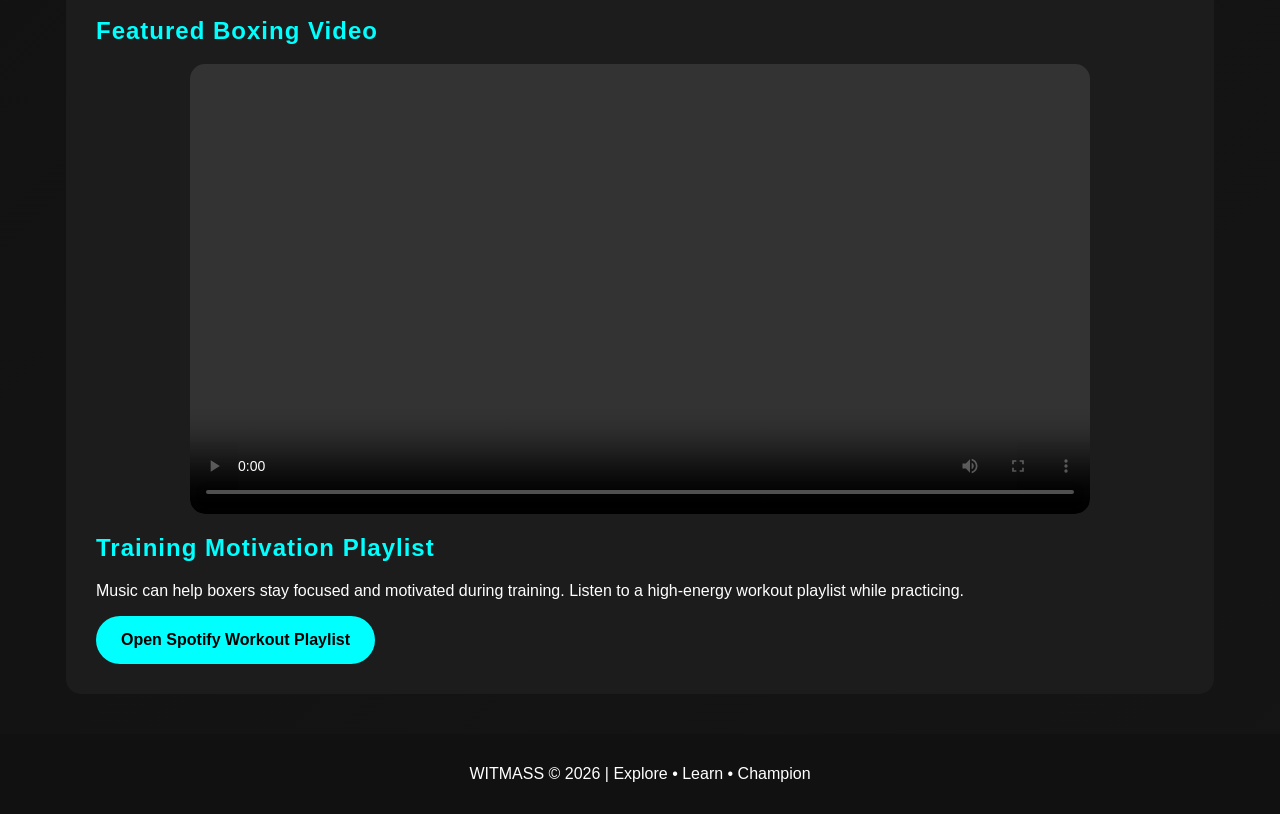
==== commit 0ed47bff: "Fix HTML formatting and structure" ====
--- a/Boxing 101.html
+++ b/Boxing 101.html
@@ -96,8 +96,8 @@
 The guard protects the face and body while keeping the boxer ready to attack or counter.
 </p>
 
-<a href="images/guard.jpeg" target="_blank">
-<img src="images/guard.jpeg" alt="Boxing Guard">
+<a href="images/Guard.jpeg" target="_blank">
+<img src="images/Guard.jpeg" alt="Boxing Guard">
 </a>
 
 </div>
@@ -109,8 +109,8 @@
 Footwork allows a boxer to control distance, create angles and avoid punches.
 </p>
 
-<a href="images/footwork.jpg" target="_blank">
-<img src="images/footwork.jpg" alt="Boxing Footwork">
+<a href="images/Footwork.jpg" target="_blank">
+<img src="images/Footwork.jpg" alt="Boxing Footwork">
 </a>
 
 </div>
@@ -122,8 +122,8 @@
 Controlled breathing improves endurance, focus and punching rhythm.
 </p>
 
-<a href="images/breathing.jpeg" target="_blank">
-<img src="images/breathing.jpeg" alt="Boxing Breathing">
+<a href="images/Breathing.jpeg" target="_blank">
+<img src="images/Breathing.jpeg" alt="Boxing Breathing">
 </a>
 
 </div>
@@ -298,4 +298,4 @@
 </footer>
 
 </body>
-</html>+</html>
